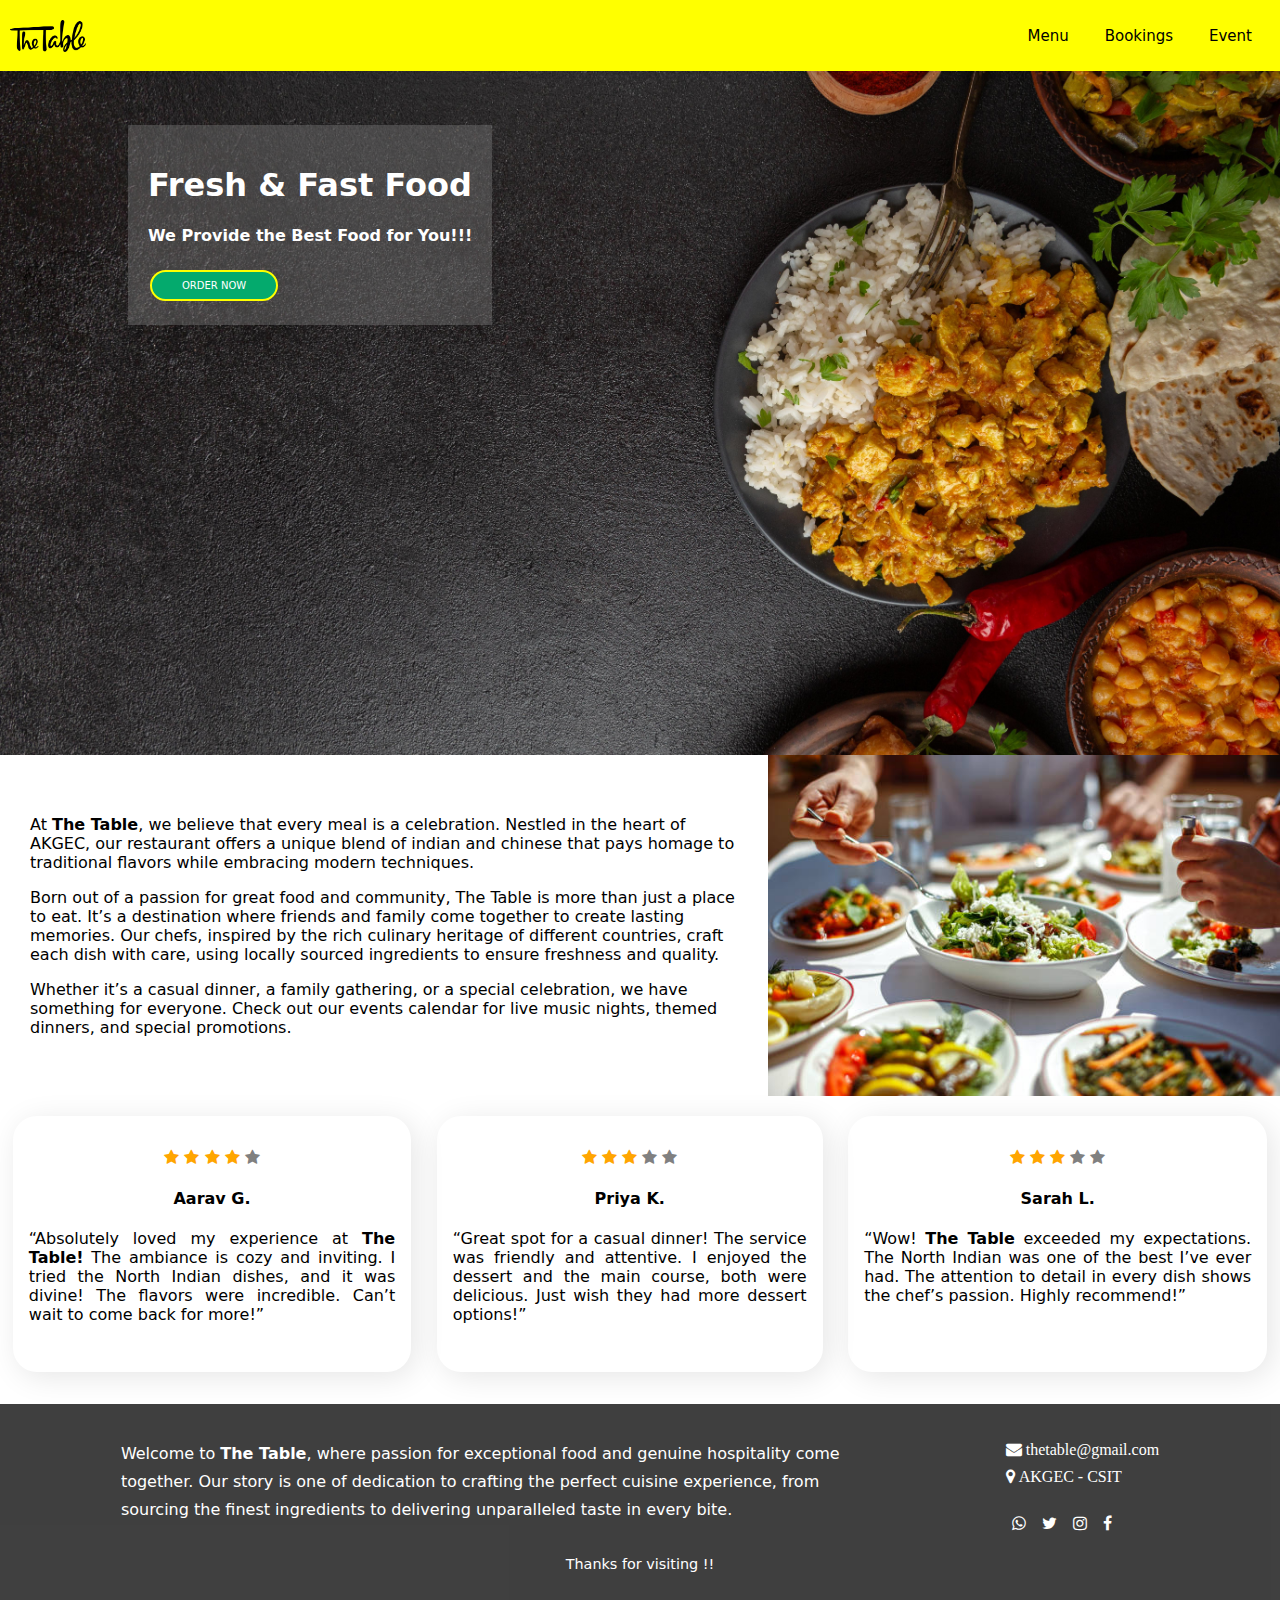
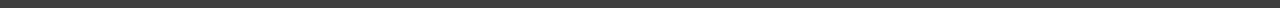
==== index.html @ 5dfbf7eb "index.html added" ====
<!DOCTYPE html>
<html lang="en">

<head>
  <meta charset="UTF-8">
  <title>Home</title>
  <link rel="stylesheet" type="text/css" href="CSS/Home_Style.css">
  <link rel="stylesheet" type="text/css" href="CSS/Style.css">
  <link rel="stylesheet" href="https://cdnjs.cloudflare.com/ajax/libs/font-awesome/4.7.0/css/font-awesome.min.css">
</head>

<body>

  
  <!-- navbar -->
  <div class="container">
    <div class="logo">
      <a href="../Pages/index.html"><img src="../Images/Logo.png" alt="Logo" style="height:100%"></a>
    </div>
    <div class="nav_items">
      <ul>
        <li><a href="../Pages/Menu.html" target="_blank">Menu</a></li>
        <li><a href="../Pages/Booking.html" target="_blank">Bookings</a></li>
        <li><a href="../Pages/Events.html" target="_blank">Event</a></li>
      </ul>
      <a class="menu_icon"><span class="fa fa-bars"></span></a>
    </div>
  </div>


  <!-- home -->
  <div class="Home">
    <div class="home_background">
      <div class="home_text_group">
        <h1 class="home_text">Fresh & Fast Food</h1>
        <h4 class="home_text">We Provide the Best Food for You!!!</h4>
        <input type="button" class="button" value="ORDER NOW">
      </div>
    </div>
  </div>


  <!-- about -->
  <div class="about_group">
    <div class="about_text">
      <p>At <b>The Table</b>, we believe that every meal is a celebration. Nestled in the heart of AKGEC, our restaurant
        offers a unique blend of indian and chinese that pays homage to traditional flavors while embracing modern
        techniques.</p>
      <p>Born out of a passion for great food and community, The Table is more than just a place to eat.
        It’s a destination where friends and family come together to create lasting memories. Our chefs, inspired by
        the rich culinary heritage of different countries, craft each dish with care, using locally sourced
        ingredients to ensure freshness and quality.</p>
      <p>Whether it’s a casual dinner, a family gathering, or a special celebration, we have something for everyone.
        Check out our events calendar for live music nights, themed dinners, and special promotions.</p>
    </div>
    <img src="../Images/About_image.jpg" class="about_img" alt="About Image">
  </div>


  <!-- review -->
  <div class="review_group">
    <div class="review_card">
      <span class="fa fa-star checked "></span>
      <span class="fa fa-star checked "></span>
      <span class="fa fa-star checked "></span>
      <span class="fa fa-star checked "></span>
      <span class="fa fa-star unchecked"></span>
      <h4>Aarav G.</h4>
      <p>
        “Absolutely loved my experience at <b>The Table!</b> The ambiance is cozy and inviting. I tried the North Indian
        dishes, and it was divine! The flavors were incredible. Can’t wait to come back for more!”
      </p>
    </div>


    <div class="review_card">
      <span class="fa fa-star checked"></span>
      <span class="fa fa-star checked"></span>
      <span class="fa fa-star checked"></span>
      <span class="fa fa-star unchecked"></span>
      <span class="fa fa-star unchecked"></span>
      <h4>Priya K.</h4>
      <p>
        “Great spot for a casual dinner! The service was friendly and attentive. I enjoyed the dessert and the main
        course, both were delicious. Just wish they had more dessert options!”
      </p>
    </div>


    <div class="review_card">
      <span class="fa fa-star checked"></span>
      <span class="fa fa-star checked"></span>
      <span class="fa fa-star checked"></span>
      <span class="fa fa-star unchecked"></span>
      <span class="fa fa-star unchecked"></span>
      <h4>Sarah L.</h4>
      <p>
        “Wow! <b>The Table</b> exceeded my expectations. The North Indian was one of the best I’ve ever had. The
        attention to detail in every dish shows the chef’s passion. Highly recommend!”
      </p>
    </div>
  </div>


  <!-- Footer -->
  <div class="footer">
    <div class="footer_content">
      <p>
        Welcome to <b>The Table</b>, where passion for exceptional food and
        genuine hospitality come together. Our story is one of dedication to
        crafting the perfect cuisine experience, from sourcing the finest
        ingredients to delivering unparalleled taste in every bite.
      </p>
      <div>
        <ul class="footer_links">
          <li>
            <span class="fa fa-envelope"> thetable@gmail.com</span>
          </li>
          <li>
            <span class="fa fa-map-marker"> AKGEC - CSIT</span>
          </li>
        </ul>
        <div class="footer_socials">
          <a href="https://wa.me/7428934633" target="_blank"><i class="fa fa-whatsapp"></i></a>
          <a href="https://x.com/?lang=en" target="_blank"><i class="fa fa-twitter"></i></a>
          <a href="https://www.instagram.com/" target="_blank"><i class="fa fa-instagram"></i></a>
          <a href="https://www.facebook.com/" target="_blank"><i class="fa fa-facebook"></i></a>
        </div>
      </div>
    </div>
    <div class="footer_bar">
      Thanks for visiting !!
    </div>
  </div>


</body>

</html>
---- CSS/Home_Style.css ----
.home_background {
  height: 70vh;
  margin: 0;
  padding: 6vh 10px 0 10vw;
  background-image: url("../Images/Background_Home.jpg");
  background-size: cover;
}

.home_text {
  color: white;
}

.button {
  background-color: #04AA6D;
  border: 2px solid yellow;
  border-radius: 100px;
  color: white;
  padding: 8px 30px;
  font-size: 10px;
  margin: 4px 2px;
  transition: 0.3s;
}

.button:hover {
  background-color: white;
  border: 2px solid #04AA6D;
  border-radius: 100px;
  color: #04AA6D;
  padding: 8px 30px;
  font-size: 10px;
  margin: 4px 2px;
}

.home_text_group {
  width: fit-content;
  background-color: rgba(128, 128, 128, 0.396);
  padding: 20px;
}

.about_group {
  display: flex;
  margin-bottom: 20px;
  align-items: center;
}

.about_text {
  padding: 10px 30px;
  width: 60%;
}

.about_img {
  width: 40%;
}

.review_group {
  display: grid;
  grid-template-columns: auto auto auto;
}

.review_card {
  margin: 0 1rem;
  padding: 2rem 1rem;
  border-radius: 1.5rem;
  text-align: center;
  transition: 0.3s;
  box-shadow: 5px 5px 30px rgba(0, 0, 0, 0.1);
}

.review_card:hover {
  box-shadow: 0 8px 20px 0 rgba(0, 0, 0, 0.19);
}

.checked {
  color: orange;
}

.unchecked {
  color: grey;
}

.review_card {
  margin: 0 1vw;
  padding: 2rem 1rem;
  border-radius: 1.5rem;
  text-align: center;
  transition: 0.3s;
  box-shadow: 5px 5px 30px rgba(0, 0, 0, 0.1);
}

.review_card p {
  text-align: justify;
}

.review_card:hover {
  box-shadow: 0 8px 20px 0 rgba(0, 0, 0, 0.19);
}


@media (max-width: 500px) {
  .review_group {
    display: grid;
    grid-template-columns: auto;
  }

  .review_card {
    margin: 10px 1.2vw;
  }

  .about_text {
    padding: 0;
  }

  .about_group {
    display: flex;
    flex-direction: column;
    margin-bottom: 20px;
    justify-content: center;
    align-items: center;
  }

  .about_text {
    padding: 10px 30px;
  }

  .about_img {
    height: 350px;
    width: 100%;
    object-fit: cover;
  }

}

@media (max-width: 760px) and (min-width: 501px) {

  .review_group {
    display: grid;
    grid-template-columns: auto auto;
  }

  .review_card {
    margin: 10px 1.2vw;
  }

  .about_text {
    padding: 0;
  }

  .about_group {
    display: flex;
    flex-direction: column;
    margin-bottom: 20px;
    justify-content: center;
    align-items: center;
  }

  .about_text {
    padding: 10px 10px;
  }

  .about_img {
    height: 350px;
    width: 100%;
    object-fit: cover;
  }
}
---- CSS/Style.css ----
* {
  font-family: system-ui, -apple-system, BlinkMacSystemFont, 'Segoe UI', Roboto, Oxygen, Ubuntu, Cantarell, 'Open Sans', 'Helvetica Neue', sans-serif;
}


body {
  margin: 0;
  padding: 0;
}

a {
  text-decoration: none;
  color: black;
  font-size: 15px;

}

li a {
  padding: 8px;
}

li a:hover {
  background-color: white;
  padding: 8px;
}

.container {
  background-color: yellow;
  padding: 10px;
  display: flex;
  justify-content: space-between;
  align-items: center;
}

.logo {
  height: 2em;
}

.nav_items ul {
  display: flex;
  list-style-type: none;
}

.nav_items ul li {
  margin: 0 10px;
}

.menu_icon {
  display: none;
}

.footer {
  background-color: black;
  opacity: 0.75;
  padding: 20px;
  margin-top: 2rem;
}

.footer_content {
  display: flex;
  justify-content: space-evenly;
}

.footer_content p {
  color: white;
  line-height: 1.75rem;
  width: 60%;
}

.footer_links {
  list-style-type: none;
  color: white;
}

.footer_links li span {
  font-size: 1rem;
  margin-bottom: 10px;
}

.footer_socials {
  margin-top: 20px;
  display: flex;
  justify-content: center;
  gap: 1rem;
}

.footer_socials a {
  font-size: 1rem;
  color: white;
}

.footer_socials a:hover {
  color: blueviolet;
}

.footer_bar {
  padding: 1rem;
  font-size: 0.9rem;
  color: white;
  text-align: center;
}

@media (max-width:760px) {
  .menu_icon {
    display: block;
    color: black;
  }

  .nav_items ul {
    display: none;
  }

  .footer_content {
    display: flex;
    flex-direction: column;
    align-items: center;
  }

  .footer_content p {
    text-align: center;
  }
}
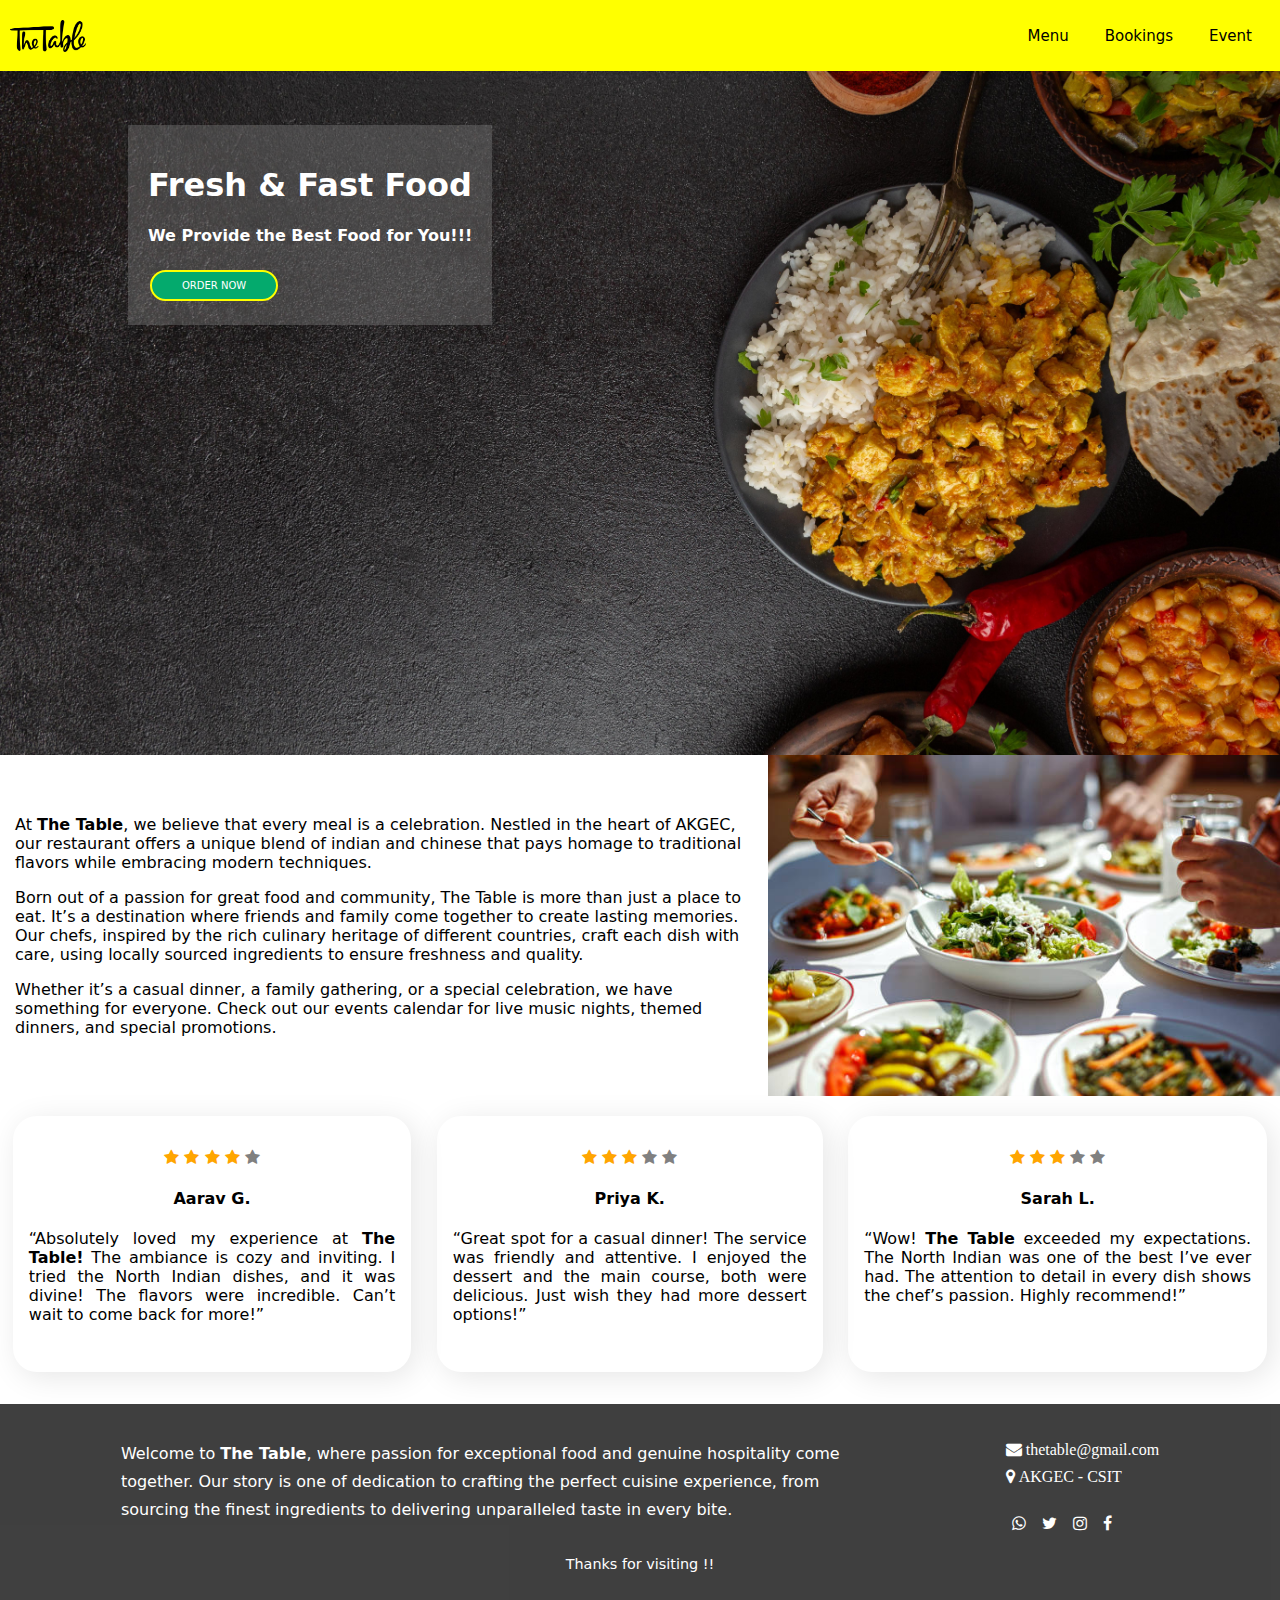
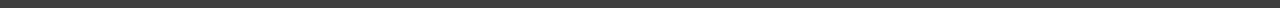
==== commit 83de8c5f: "Nav bar extended for phone" ====
--- a/index.html
+++ b/index.html
@@ -14,17 +14,25 @@
   
   <!-- navbar -->
   <div class="container">
+
     <div class="logo">
-      <a href="../Pages/index.html"><img src="../Images/Logo.png" alt="Logo" style="height:100%"></a>
+      <a href="index.html"><img src="Images/Logo.png" alt="Logo" style="height:100%"></a>
     </div>
     <div class="nav_items">
       <ul>
-        <li><a href="../Pages/Menu.html" target="_blank">Menu</a></li>
-        <li><a href="../Pages/Booking.html" target="_blank">Bookings</a></li>
-        <li><a href="../Pages/Events.html" target="_blank">Event</a></li>
+        <li><a href="Pages/Menu.html" target="_blank">Menu</a></li>
+        <li><a href="Pages/Booking.html" target="_blank">Bookings</a></li>
+        <li><a href="Pages/Events.html" target="_blank">Event</a></li>
       </ul>
       <a class="menu_icon"><span class="fa fa-bars"></span></a>
     </div>
+  </div>
+  <div class="expanded_menu_container">
+    <ul>
+      <li><a href="Pages/Menu.html" target="_blank">Menu</a></li>
+      <li><a href="Pages/Booking.html" target="_blank">Bookings</a></li>
+      <li><a href="Pages/Events.html" target="_blank">Event</a></li>
+    </ul>
   </div>
 
 
@@ -53,7 +61,7 @@
       <p>Whether it’s a casual dinner, a family gathering, or a special celebration, we have something for everyone.
         Check out our events calendar for live music nights, themed dinners, and special promotions.</p>
     </div>
-    <img src="../Images/About_image.jpg" class="about_img" alt="About Image">
+    <img src="Images/About_image.jpg" class="about_img" alt="About Image">
   </div>
 
 
--- a/CSS/Home_Style.css
+++ b/CSS/Home_Style.css
@@ -44,7 +44,7 @@
 }
 
 .about_text {
-  padding: 10px 30px;
+  padding: 10px 15px;
   width: 60%;
 }
 
@@ -96,7 +96,7 @@
 }
 
 
-@media (max-width: 500px) {
+@media (max-width: 760px) {
   .review_group {
     display: grid;
     grid-template-columns: auto;
@@ -108,6 +108,7 @@
 
   .about_text {
     padding: 0;
+    justify-content: center;
   }
 
   .about_group {
@@ -130,7 +131,7 @@
 
 }
 
-@media (max-width: 760px) and (min-width: 501px) {
+@media (max-width: 1024px) and (min-width: 760px) {
 
   .review_group {
     display: grid;
@@ -138,11 +139,24 @@
   }
 
   .review_card {
-    margin: 10px 1.2vw;
+    margin: 10px 1.5vw;
+
+  }
+
+  .checked {
+    color: orange;
+    padding: 5px;
+  }
+  
+  .unchecked {
+    color: grey;
+    padding: 5px;
   }
 
   .about_text {
     padding: 0;
+    text-align: justify;
+    width: 95%;
   }
 
   .about_group {
--- a/CSS/Style.css
+++ b/CSS/Style.css
@@ -30,6 +30,20 @@
   display: flex;
   justify-content: space-between;
   align-items: center;
+}
+
+.expanded_menu_container{
+display: none;
+}
+
+.expanded_menu_container ul{
+  list-style-type: none;
+  padding-right: 10px;
+}
+
+.expanded_menu_container ul li{
+  margin-bottom: 10px;
+  text-align: end;
 }
 
 .logo {
@@ -100,11 +114,26 @@
   text-align: center;
 }
 
-@media (max-width:760px) {
+@media (max-width: 1024px) {
   .menu_icon {
     display: block;
     color: black;
   }
+
+  .menu_icon{
+    display: block;
+    color: black;
+  }
+
+  .expanded_menu_container{
+    background-color: yellow;
+    padding: 0px;
+    display: flex;
+    justify-content: flex-end;
+    align-items: flex-end;
+  }
+
+
 
   .nav_items ul {
     display: none;
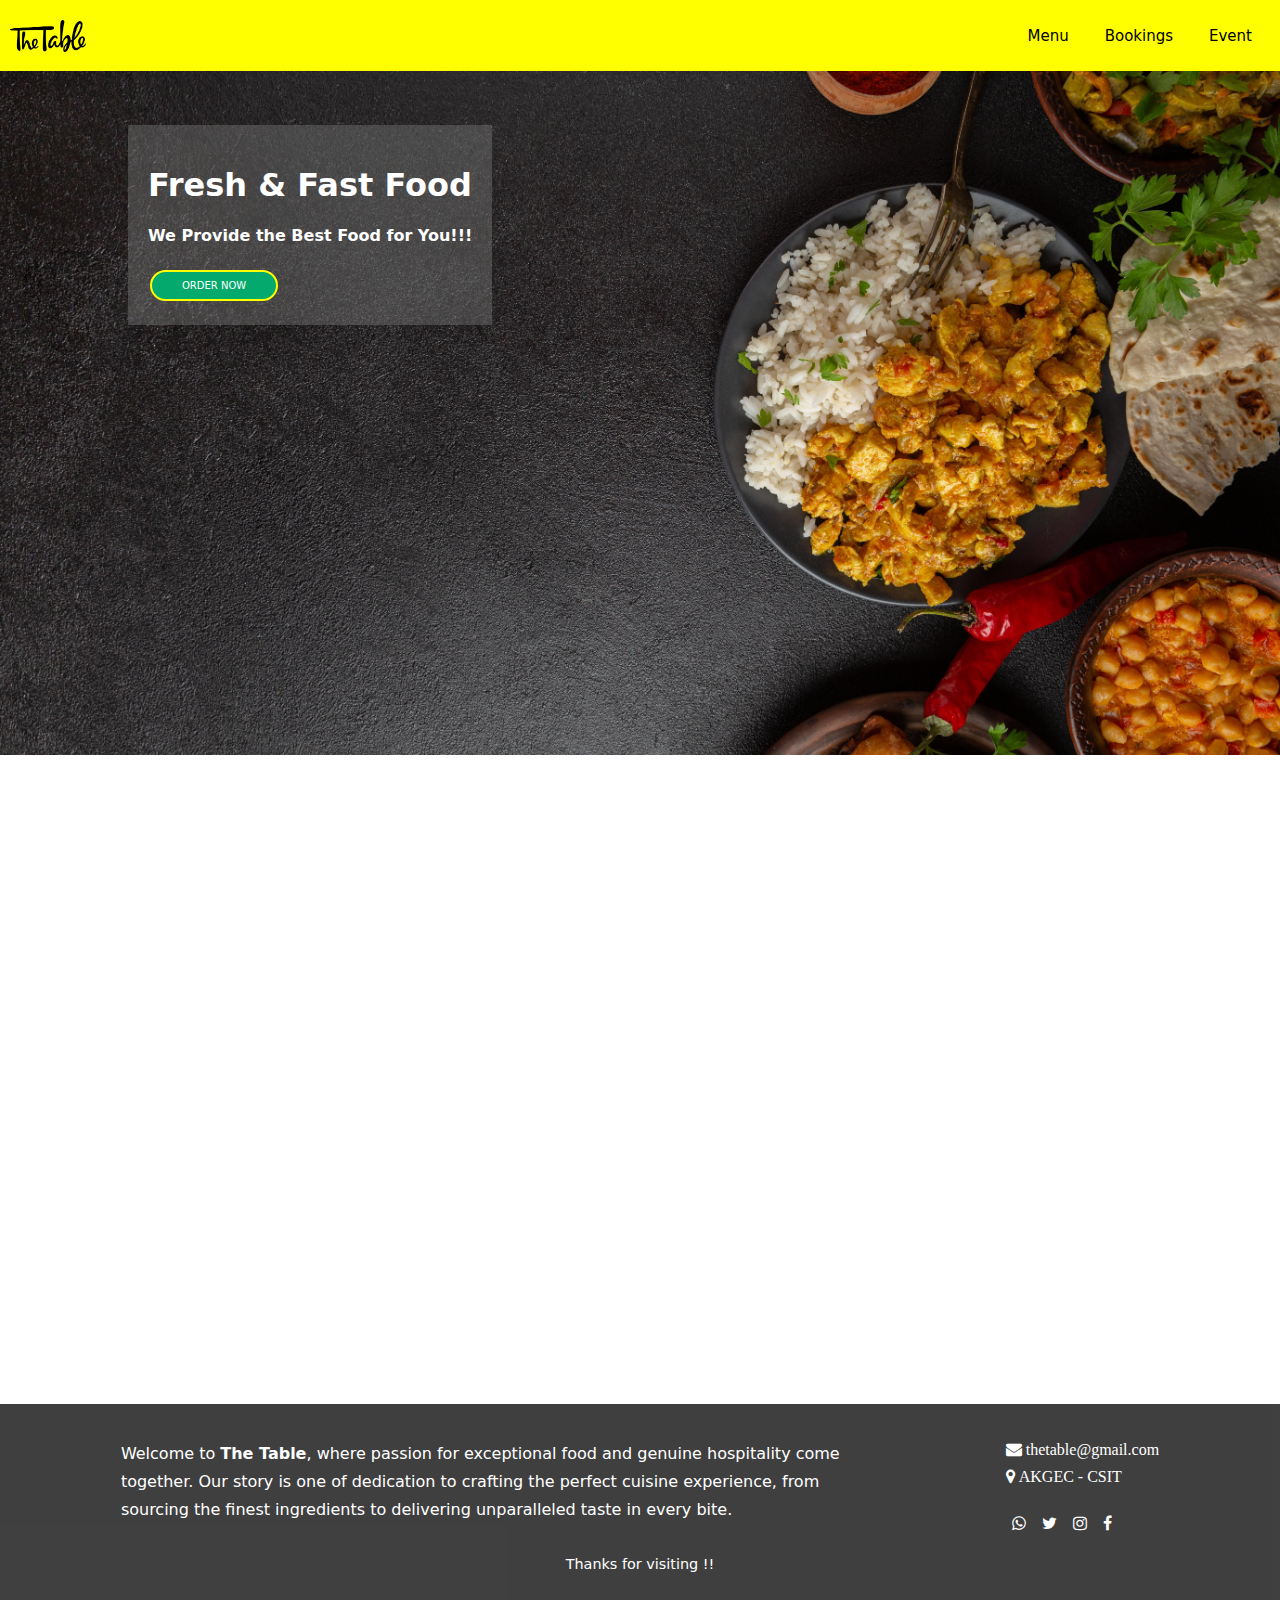
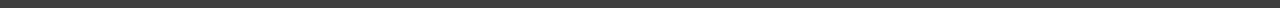
==== commit d040210a: "Animations added" ====
--- a/index.html
+++ b/index.html
@@ -3,6 +3,7 @@
 
 <head>
   <meta charset="UTF-8">
+  <meta name="viewport" content="width=device-width, initial-scale=1.0, user-scalable=yes" />
   <title>Home</title>
   <link rel="stylesheet" type="text/css" href="CSS/Home_Style.css">
   <link rel="stylesheet" type="text/css" href="CSS/Style.css">
@@ -11,7 +12,7 @@
 
 <body>
 
-  
+
   <!-- navbar -->
   <div class="container">
 
@@ -27,6 +28,8 @@
       <a class="menu_icon"><span class="fa fa-bars"></span></a>
     </div>
   </div>
+
+  <!-- expanded menu for phone -->
   <div class="expanded_menu_container">
     <ul>
       <li><a href="Pages/Menu.html" target="_blank">Menu</a></li>
@@ -37,7 +40,7 @@
 
 
   <!-- home -->
-  <div class="Home">
+  <div class="home">
     <div class="home_background">
       <div class="home_text_group">
         <h1 class="home_text">Fresh & Fast Food</h1>
@@ -50,7 +53,7 @@
 
   <!-- about -->
   <div class="about_group">
-    <div class="about_text">
+    <div class="about_text slideanim">
       <p>At <b>The Table</b>, we believe that every meal is a celebration. Nestled in the heart of AKGEC, our restaurant
         offers a unique blend of indian and chinese that pays homage to traditional flavors while embracing modern
         techniques.</p>
@@ -61,13 +64,13 @@
       <p>Whether it’s a casual dinner, a family gathering, or a special celebration, we have something for everyone.
         Check out our events calendar for live music nights, themed dinners, and special promotions.</p>
     </div>
-    <img src="Images/About_image.jpg" class="about_img" alt="About Image">
+    <img src="Images/About_image.jpg" class="about_img slideanim" alt="About Image">
   </div>
 
 
   <!-- review -->
   <div class="review_group">
-    <div class="review_card">
+    <div class="review_card slideanim">
       <span class="fa fa-star checked "></span>
       <span class="fa fa-star checked "></span>
       <span class="fa fa-star checked "></span>
@@ -81,7 +84,7 @@
     </div>
 
 
-    <div class="review_card">
+    <div class="review_card slideanim">
       <span class="fa fa-star checked"></span>
       <span class="fa fa-star checked"></span>
       <span class="fa fa-star checked"></span>
@@ -95,7 +98,7 @@
     </div>
 
 
-    <div class="review_card">
+    <div class="review_card slideanim" >
       <span class="fa fa-star checked"></span>
       <span class="fa fa-star checked"></span>
       <span class="fa fa-star checked"></span>
@@ -140,6 +143,24 @@
       Thanks for visiting !!
     </div>
   </div>
+  <script>
+    document.addEventListener('DOMContentLoaded', function () {
+      const textDivs = document.querySelectorAll('.slideanim');
+      textDivs.forEach(textDiv => {
+        window.addEventListener('scroll', function () {
+          const rect = textDiv.getBoundingClientRect();
+          console.log(rect, "rect")
+          const windowHeight = window.innerHeight;
+
+          // Check if the text div is in view
+          if (rect.top < windowHeight && rect.bottom > 0) {
+            textDiv.classList.remove("slideanim")
+            textDiv.classList.add("slide")
+          }
+        });
+      })
+    });
+  </script>
 
 
 </body>
--- a/CSS/Home_Style.css
+++ b/CSS/Home_Style.css
@@ -8,6 +8,7 @@
 
 .home_text {
   color: white;
+  animation: blink 3s infinite;
 }
 
 .button {
@@ -35,21 +36,27 @@
   width: fit-content;
   background-color: rgba(128, 128, 128, 0.396);
   padding: 20px;
+  
 }
 
 .about_group {
   display: flex;
   margin-bottom: 20px;
   align-items: center;
+  max-width: 100%;
+  
 }
 
 .about_text {
   padding: 10px 15px;
   width: 60%;
+  
 }
 
 .about_img {
   width: 40%;
+  
+  
 }
 
 .review_group {
@@ -95,47 +102,21 @@
   box-shadow: 0 8px 20px 0 rgba(0, 0, 0, 0.19);
 }
 
-
-@media (max-width: 760px) {
-  .review_group {
-    display: grid;
-    grid-template-columns: auto;
+@keyframes blink {
+  75% {
+    opacity: 0;
   }
-
-  .review_card {
-    margin: 10px 1.2vw;
-  }
-
-  .about_text {
-    padding: 0;
-    justify-content: center;
-  }
-
-  .about_group {
-    display: flex;
-    flex-direction: column;
-    margin-bottom: 20px;
-    justify-content: center;
-    align-items: center;
-  }
-
-  .about_text {
-    padding: 10px 30px;
-  }
-
-  .about_img {
-    height: 350px;
-    width: 100%;
-    object-fit: cover;
-  }
-
 }
 
-@media (max-width: 1024px) and (min-width: 760px) {
+
+
+
+
+@media screen and (max-width: 1080px) and (min-width: 760px) {
 
   .review_group {
     display: grid;
-    grid-template-columns: auto auto;
+    grid-template-columns: repeat(2, 1fr);
   }
 
   .review_card {
@@ -147,7 +128,7 @@
     color: orange;
     padding: 5px;
   }
-  
+
   .unchecked {
     color: grey;
     padding: 5px;
@@ -156,7 +137,7 @@
   .about_text {
     padding: 0;
     text-align: justify;
-    width: 95%;
+    width: 90%;
   }
 
   .about_group {
@@ -167,8 +148,45 @@
     align-items: center;
   }
 
+  .about_img {
+    height: 350px;
+    width: 100%;
+    object-fit: cover;
+  }
+}
+
+
+@media screen and (max-width: 760px) {
+
+
+  .review_group {
+    display: grid;
+    max-width: 100%;
+    grid-template-columns: repeat(1, 1fr);
+    margin: 10px 2.5vw;
+  }
+
+  .review_card {
+    margin: 10px 0.5vw;
+  }
+
   .about_text {
-    padding: 10px 10px;
+    padding: 0;
+    justify-content: center;
+    width: 90%;
+  }
+
+  .about_group {
+    display: flex;
+    flex-direction: column;
+    margin-bottom: 20px;
+    justify-content: center;
+    align-items: center;
+    max-width: 100%;
+  }
+
+  .home_background {
+    height: 50vh;
   }
 
   .about_img {
--- a/CSS/Style.css
+++ b/CSS/Style.css
@@ -32,27 +32,30 @@
   align-items: center;
 }
 
-.expanded_menu_container{
-display: none;
-}
-
-.expanded_menu_container ul{
+.expanded_menu_container {
+  display: none;
+}
+
+.expanded_menu_container ul {
   list-style-type: none;
   padding-right: 10px;
 }
 
-.expanded_menu_container ul li{
+.expanded_menu_container ul li {
   margin-bottom: 10px;
   text-align: end;
 }
 
 .logo {
   height: 2em;
+  
 }
 
 .nav_items ul {
   display: flex;
   list-style-type: none;
+  
+  
 }
 
 .nav_items ul li {
@@ -68,17 +71,23 @@
   opacity: 0.75;
   padding: 20px;
   margin-top: 2rem;
+
 }
 
 .footer_content {
+  
   display: flex;
   justify-content: space-evenly;
+  animation: bounce 2s infinite;
+
+  
 }
 
 .footer_content p {
   color: white;
   line-height: 1.75rem;
   width: 60%;
+  
 }
 
 .footer_links {
@@ -89,6 +98,7 @@
 .footer_links li span {
   font-size: 1rem;
   margin-bottom: 10px;
+  
 }
 
 .footer_socials {
@@ -114,18 +124,59 @@
   text-align: center;
 }
 
-@media (max-width: 1024px) {
+.slideanim {
+  visibility: hidden;
+}
+.slide {
+  animation-name: slide;
+  animation-duration: 2s;
+  visibility: visible;
+}
+@keyframes slide {
+  0% {
+      opacity: 0;
+      transform: translateY(70%);
+  }
+  100% {
+      opacity: 1;
+      transform: translateY(0%);
+  }
+}
+
+@keyframes blink {
+  75% {
+    opacity: 0;
+  }
+}
+
+@keyframes bounce {
+  0%, 20%, 50%, 80%, 100% {
+    transform: translateY(0);
+  }
+  40% {
+    transform: translateY(-15px);
+  }
+  60% {
+    transform: translateY(-8px);
+  }
+}
+
+
+
+
+@media screen and (max-width: 1080px) and (min-width: 760px) {
+  .menu_icon {
+    display: block;
+    padding-right: 20px;
+    color: black;
+  }
+
   .menu_icon {
     display: block;
     color: black;
   }
 
-  .menu_icon{
-    display: block;
-    color: black;
-  }
-
-  .expanded_menu_container{
+  .expanded_menu_container {
     background-color: yellow;
     padding: 0px;
     display: flex;
@@ -133,7 +184,9 @@
     align-items: flex-end;
   }
 
-
+  .expanded_menu_container ul li a {
+    padding-right: 20px;
+  }
 
   .nav_items ul {
     display: none;
@@ -148,4 +201,38 @@
   .footer_content p {
     text-align: center;
   }
+}
+
+@media screen and (max-width: 760px) {
+  .expanded_menu_container {
+    background-color: yellow;
+    padding: 0px;
+    display: flex;
+    justify-content: flex-end;
+    align-items: flex-end;
+  }
+
+  .nav_items ul {
+    display: none;
+  }
+
+  .expanded_menu_container ul li a {
+    padding-right: 20px;
+  }
+
+  .menu_icon {
+    display: block;
+    padding-right: 20px;
+    color: black;
+  }
+
+  .footer_content {
+    display: flex;
+    flex-direction: column;
+    align-items: center;
+  }
+
+  .footer_content p {
+    text-align: center;
+  }
 }